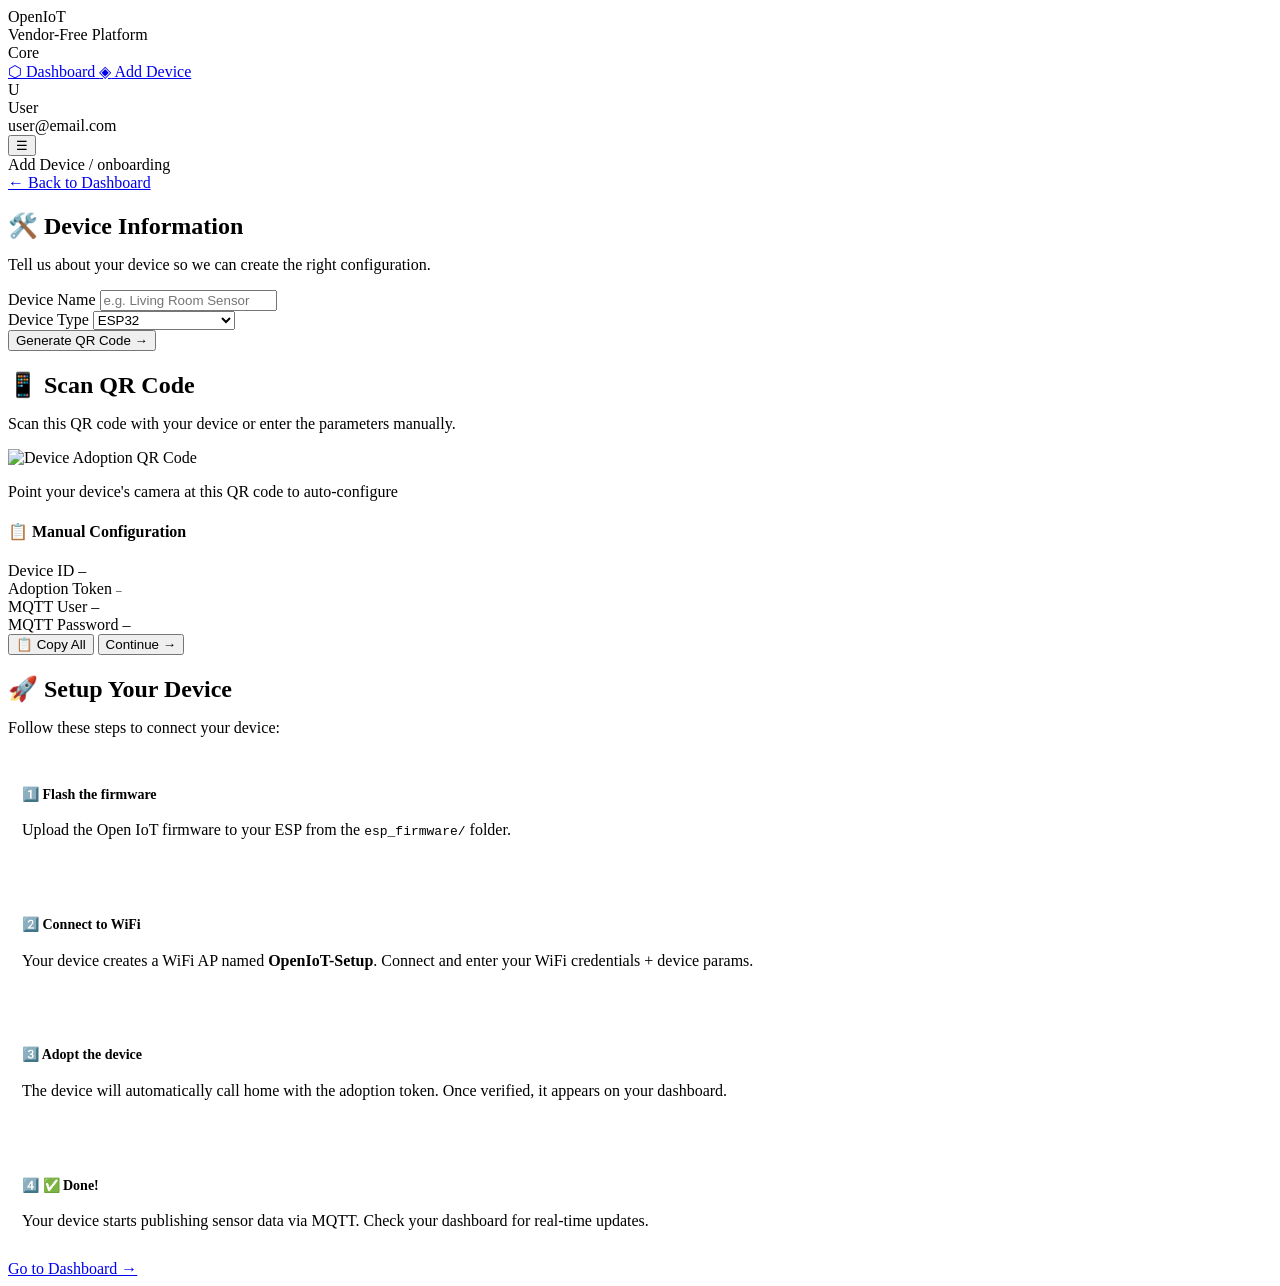
==== frontend/add-device.html @ 061e9322 "Initial commit: Open IoT Platform" ====
<!DOCTYPE html>
<html lang="en">

<head>
    <meta charset="UTF-8">
    <meta name="viewport" content="width=device-width, initial-scale=1.0">
    <meta name="description" content="Open IoT - Add a new device">
    <title>Open IoT – Add Device</title>
    <link rel="stylesheet" href="/css/style.css">
</head>

<body>

    <div class="app-layout">

        <!-- Sidebar -->
        <nav class="sidebar" id="sidebar">
            <div class="sidebar-logo">
                <div class="logo-title">Open<span>IoT</span></div>
                <div class="logo-sub">Vendor-Free Platform</div>
            </div>
            <div class="sidebar-nav">
                <div class="nav-section">Core</div>
                <a href="/dashboard" class="nav-item">
                    <span class="nav-icon">⬡</span> Dashboard
                </a>
                <a href="/add-device" class="nav-item active">
                    <span class="nav-icon">◈</span> Add Device
                </a>
            </div>
            <div class="sidebar-user">
                <div class="user-info">
                    <div class="user-avatar" id="user-avatar">U</div>
                    <div class="user-details">
                        <div class="name" id="user-name">User</div>
                        <div class="email" id="user-email">user@email.com</div>
                    </div>
                </div>
            </div>
        </nav>

        <!-- Main -->
        <main class="main-content">
            <button class="mobile-menu-btn" onclick="toggleSidebar()">☰</button>

            <div class="topbar">
                <div class="topbar-title">
                    Add Device
                    <span>/ onboarding</span>
                </div>
                <a href="/dashboard" class="topbar-btn">← Back to Dashboard</a>
            </div>

            <div class="content">
                <div class="onboarding-container">
                    <!-- Step Indicators -->
                    <div class="step-indicator">
                        <div class="step active" id="step-1"></div>
                        <div class="step" id="step-2"></div>
                        <div class="step" id="step-3"></div>
                    </div>

                    <!-- Step 1: Device Info -->
                    <div class="onboarding-card" id="step1-card">
                        <h2 style="margin-bottom: 6px; color: var(--text-bright);">🛠️ Device Information</h2>
                        <p class="text-muted text-sm mb-4">Tell us about your device so we can create the right
                            configuration.</p>

                        <form id="device-form" class="auth-form" onsubmit="createDevice(event)">
                            <div class="input-group">
                                <label for="device-name">Device Name</label>
                                <input type="text" id="device-name" class="input" placeholder="e.g. Living Room Sensor"
                                    required>
                            </div>
                            <div class="input-group">
                                <label for="device-type">Device Type</label>
                                <select id="device-type" class="input">
                                    <option value="esp32">ESP32</option>
                                    <option value="esp8266">ESP8266</option>
                                    <option value="esp32s3">ESP32-S3</option>
                                    <option value="esp32c3">ESP32-C3</option>
                                    <option value="raspberry_pi">Raspberry Pi</option>
                                    <option value="arduino">Arduino (with WiFi)</option>
                                    <option value="generic">Other MQTT Device</option>
                                </select>
                            </div>
                            <button type="submit" class="btn btn-primary" id="create-btn">
                                <span>Generate QR Code</span>
                                <span>→</span>
                            </button>
                        </form>
                    </div>

                    <!-- Step 2: QR Code + Params -->
                    <div class="onboarding-card hidden" id="step2-card">
                        <h2 style="margin-bottom: 6px; color: var(--text-bright);">📱 Scan QR Code</h2>
                        <p class="text-muted text-sm mb-4">Scan this QR code with your device or enter the parameters
                            manually.</p>

                        <div class="qr-display">
                            <img id="qr-image" src="" alt="Device Adoption QR Code">
                            <p class="text-sm text-muted">Point your device's camera at this QR code to auto-configure
                            </p>
                        </div>

                        <div class="params-box">
                            <h4>📋 Manual Configuration</h4>
                            <div class="param-row">
                                <span class="label">Device ID</span>
                                <span class="value" id="param-device-id">–</span>
                            </div>
                            <div class="param-row">
                                <span class="label">Adoption Token</span>
                                <span class="value" id="param-token"
                                    style="font-size: 0.7rem; word-break: break-all;">–</span>
                            </div>
                            <div class="param-row">
                                <span class="label">MQTT User</span>
                                <span class="value" id="param-mqtt-user">–</span>
                            </div>
                            <div class="param-row">
                                <span class="label">MQTT Password</span>
                                <span class="value" id="param-mqtt-pass">–</span>
                            </div>
                        </div>

                        <div class="flex gap-4 mt-4">
                            <button class="btn btn-secondary w-full" onclick="copyParams()">📋 Copy All</button>
                            <button class="btn btn-primary w-full" onclick="goStep(3)">Continue →</button>
                        </div>
                    </div>

                    <!-- Step 3: Instructions -->
                    <div class="onboarding-card hidden" id="step3-card">
                        <h2 style="margin-bottom: 6px; color: var(--text-bright);">🚀 Setup Your Device</h2>
                        <p class="text-muted text-sm mb-4">Follow these steps to connect your device:</p>

                        <div style="display: flex; flex-direction: column; gap: 14px;">
                            <div class="card" style="padding: 14px;">
                                <h4 style="color: var(--text-bright); font-size: 0.875rem;">1️⃣ Flash the firmware</h4>
                                <p class="text-sm text-muted mt-4">Upload the Open IoT firmware to your ESP from the
                                    <code>esp_firmware/</code> folder.</p>
                            </div>
                            <div class="card" style="padding: 14px;">
                                <h4 style="color: var(--text-bright); font-size: 0.875rem;">2️⃣ Connect to WiFi</h4>
                                <p class="text-sm text-muted mt-4">Your device creates a WiFi AP named <strong
                                        style="color: var(--accent);">OpenIoT-Setup</strong>. Connect and enter your
                                    WiFi credentials + device params.</p>
                            </div>
                            <div class="card" style="padding: 14px;">
                                <h4 style="color: var(--text-bright); font-size: 0.875rem;">3️⃣ Adopt the device</h4>
                                <p class="text-sm text-muted mt-4">The device will automatically call home with the
                                    adoption token. Once verified, it appears on your dashboard.</p>
                            </div>
                            <div class="card" style="padding: 14px;">
                                <h4 style="color: var(--text-bright); font-size: 0.875rem;">4️⃣ ✅ Done!</h4>
                                <p class="text-sm text-muted mt-4">Your device starts publishing sensor data via MQTT.
                                    Check your dashboard for real-time updates.</p>
                            </div>
                        </div>

                        <a href="/dashboard" class="btn btn-primary w-full mt-4">Go to Dashboard →</a>
                    </div>
                </div>
            </div>
        </main>
    </div>

    <div class="toast-container" id="toast-container"></div>

    <script src="/js/api.js"></script>
    <script src="/js/add-device.js"></script>
</body>

</html>
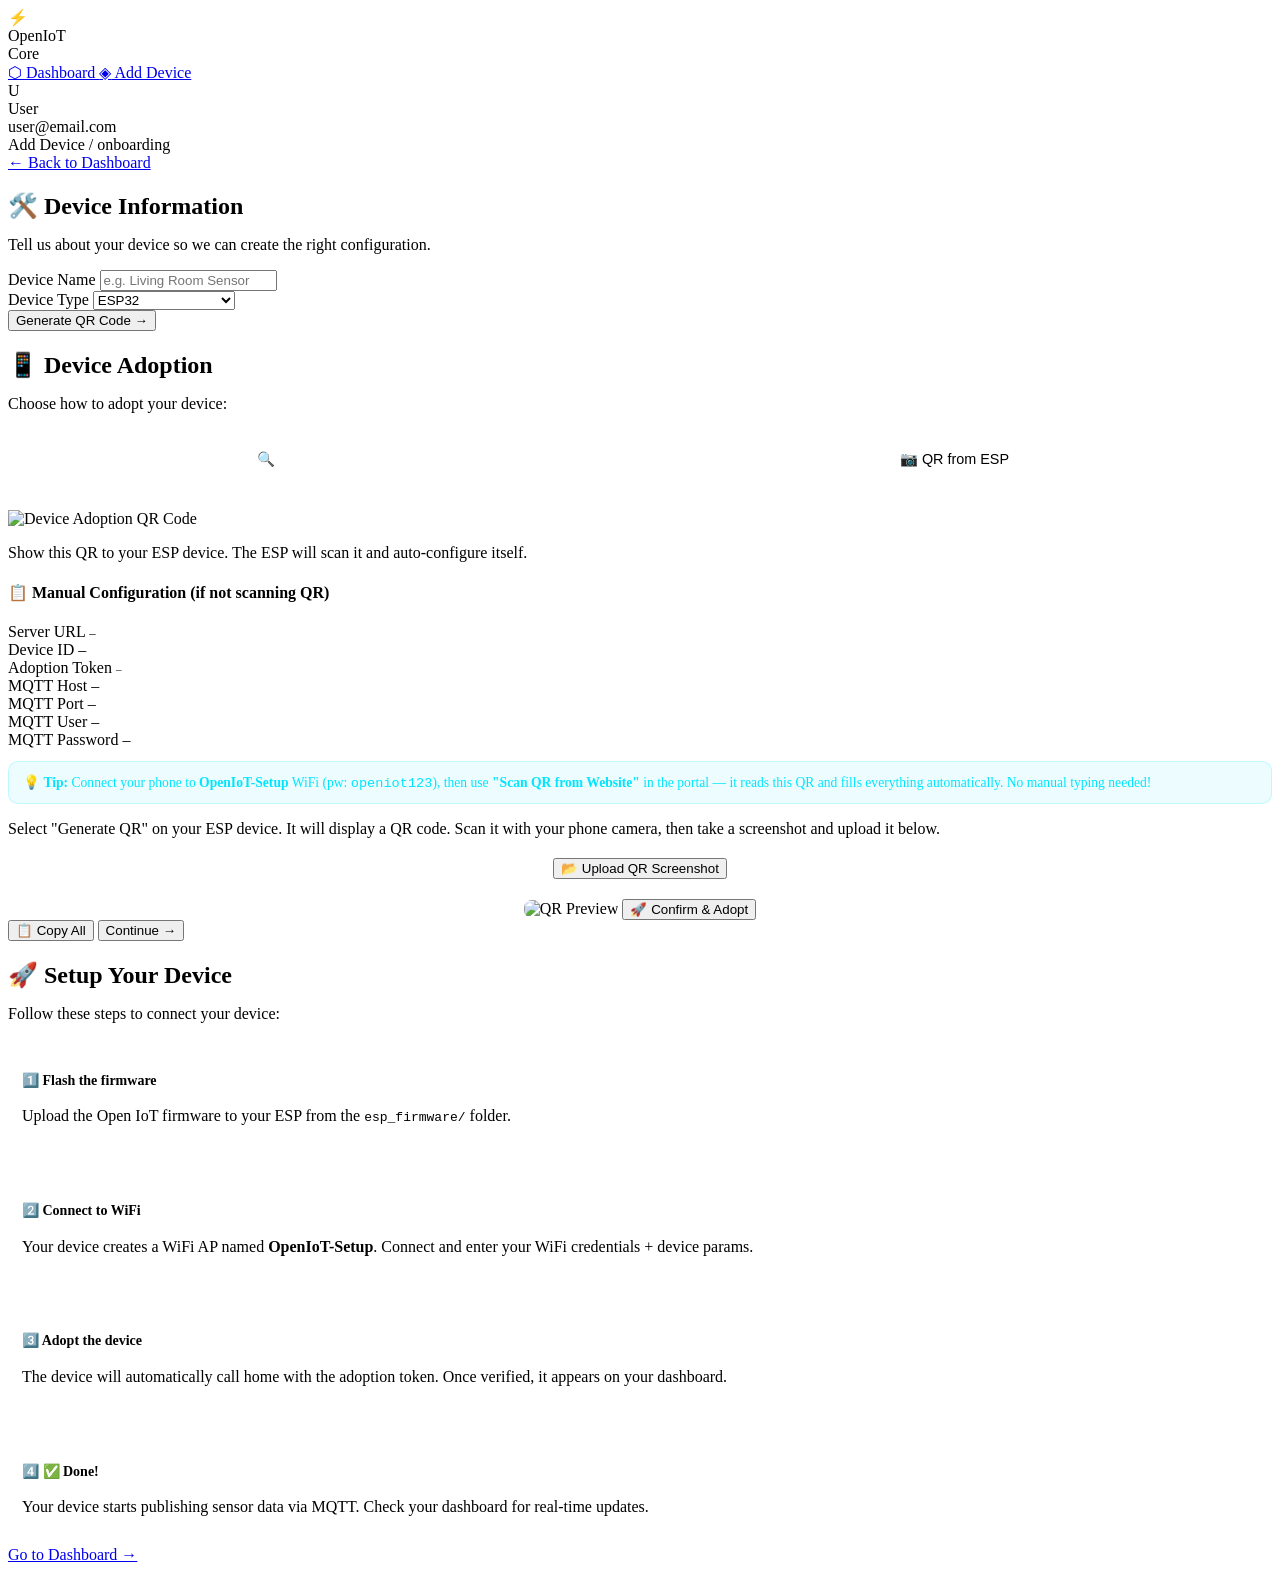
==== commit 53a09163: "Update firmware, device dashboard, and routing logic" ====
--- a/frontend/add-device.html
+++ b/frontend/add-device.html
@@ -7,6 +7,48 @@
     <meta name="description" content="Open IoT - Add a new device">
     <title>Open IoT – Add Device</title>
     <link rel="stylesheet" href="/css/style.css">
+    <style>
+        .mode-selector {
+            display: flex;
+            gap: 10px;
+            margin-bottom: 20px;
+            background: rgba(255, 255, 255, 0.05);
+            padding: 8px;
+            border-radius: 8px;
+        }
+
+        .mode-btn {
+            flex: 1;
+            padding: 12px 20px;
+            border-radius: 8px;
+            border: 2px solid rgba(255, 255, 255, 0.1);
+            background: transparent;
+            color: var(--text-primary);
+            font-size: 0.9rem;
+            cursor: pointer;
+            transition: all 0.2s ease;
+        }
+
+        .mode-btn.active {
+            background: var(--accent);
+            border-color: var(--accent);
+            color: white;
+        }
+
+        .mode-btn:hover {
+            background: rgba(255, 255, 255, 0.1);
+        }
+
+        .upload-area {
+            margin: 20px 0;
+            text-align: center;
+        }
+
+        .qr-preview {
+            margin-top: 15px;
+            text-align: center;
+        }
+    </style>
 </head>
 
 <body>
@@ -16,8 +58,8 @@
         <!-- Sidebar -->
         <nav class="sidebar" id="sidebar">
             <div class="sidebar-logo">
+                <div class="logo-icon">⚡</div>
                 <div class="logo-title">Open<span>IoT</span></div>
-                <div class="logo-sub">Vendor-Free Platform</div>
             </div>
             <div class="sidebar-nav">
                 <div class="nav-section">Core</div>
@@ -41,8 +83,6 @@
 
         <!-- Main -->
         <main class="main-content">
-            <button class="mobile-menu-btn" onclick="toggleSidebar()">☰</button>
-
             <div class="topbar">
                 <div class="topbar-title">
                     Add Device
@@ -62,7 +102,7 @@
 
                     <!-- Step 1: Device Info -->
                     <div class="onboarding-card" id="step1-card">
-                        <h2 style="margin-bottom: 6px; color: var(--text-bright);">🛠️ Device Information</h2>
+                        <h2 style="margin-bottom: 6px; color: var(--text-primary);">🛠️ Device Information</h2>
                         <p class="text-muted text-sm mb-4">Tell us about your device so we can create the right
                             configuration.</p>
 
@@ -93,67 +133,116 @@
 
                     <!-- Step 2: QR Code + Params -->
                     <div class="onboarding-card hidden" id="step2-card">
-                        <h2 style="margin-bottom: 6px; color: var(--text-bright);">📱 Scan QR Code</h2>
-                        <p class="text-muted text-sm mb-4">Scan this QR code with your device or enter the parameters
-                            manually.</p>
-
-                        <div class="qr-display">
-                            <img id="qr-image" src="" alt="Device Adoption QR Code">
-                            <p class="text-sm text-muted">Point your device's camera at this QR code to auto-configure
-                            </p>
-                        </div>
-
-                        <div class="params-box">
-                            <h4>📋 Manual Configuration</h4>
-                            <div class="param-row">
-                                <span class="label">Device ID</span>
-                                <span class="value" id="param-device-id">–</span>
-                            </div>
-                            <div class="param-row">
-                                <span class="label">Adoption Token</span>
-                                <span class="value" id="param-token"
-                                    style="font-size: 0.7rem; word-break: break-all;">–</span>
-                            </div>
-                            <div class="param-row">
-                                <span class="label">MQTT User</span>
-                                <span class="value" id="param-mqtt-user">–</span>
-                            </div>
-                            <div class="param-row">
-                                <span class="label">MQTT Password</span>
-                                <span class="value" id="param-mqtt-pass">–</span>
+                        <h2 style="margin-bottom: 6px; color: var(--text-primary);">📱 Device Adoption</h2>
+                        <p class="text-muted text-sm mb-4">Choose how to adopt your device:</p>
+
+                        <div class="mode-selector">
+                            <button class="mode-btn active" id="mode-generate" onclick="setAdoptionMode('generate')">
+                                🔍 QR from Backend
+                            </button>
+                            <button class="mode-btn" id="mode-scan" onclick="setAdoptionMode('scan')">
+                                📷 QR from ESP
+                            </button>
+                        </div>
+
+                        <!-- Mode 1: Backend-generated QR (for ESP to scan) -->
+                        <div id="mode-generate-card">
+                            <div class="qr-display">
+                                <img id="qr-image" src="" alt="Device Adoption QR Code">
+                                <p class="text-sm text-muted">Show this QR to your ESP device. The ESP will scan it
+                                    and auto-configure itself.</p>
+                            </div>
+
+                            <div class="params-box">
+                                <h4>📋 Manual Configuration (if not scanning QR)</h4>
+                                <div class="param-row">
+                                    <span class="label">Server URL</span>
+                                    <span class="value" id="param-server-url" style="font-size: 0.8rem;">–</span>
+                                </div>
+                                <div class="param-row">
+                                    <span class="label">Device ID</span>
+                                    <span class="value" id="param-device-id">–</span>
+                                </div>
+                                <div class="param-row">
+                                    <span class="label">Adoption Token</span>
+                                    <span class="value" id="param-token"
+                                        style="font-size: 0.7rem; word-break: break-all;">–</span>
+                                </div>
+                                <div class="param-row">
+                                    <span class="label">MQTT Host</span>
+                                    <span class="value" id="param-mqtt-host">–</span>
+                                </div>
+                                <div class="param-row">
+                                    <span class="label">MQTT Port</span>
+                                    <span class="value" id="param-mqtt-port">–</span>
+                                </div>
+                                <div class="param-row">
+                                    <span class="label">MQTT User</span>
+                                    <span class="value" id="param-mqtt-user">–</span>
+                                </div>
+                                <div class="param-row">
+                                    <span class="label">MQTT Password</span>
+                                    <span class="value" id="param-mqtt-pass">–</span>
+                                </div>
+                            </div>
+                            <div class="alert" style="margin-top: 12px; padding: 12px 14px; background: rgba(0,229,255,0.07); border: 1px solid rgba(0,229,255,0.2); border-radius: 10px; font-size: 0.85rem; color: #00e5ff;">
+                                💡 <strong>Tip:</strong> Connect your phone to <strong>OpenIoT-Setup</strong> WiFi (pw: <code>openiot123</code>), then use <strong>"Scan QR from Website"</strong> in the portal — it reads this QR and fills everything automatically. No manual typing needed!
+                            </div>
+                        </div>
+
+                        <!-- Mode 2: Scan QR from ESP (ESP displays QR, user scans with phone) -->
+                        <div id="mode-scan-card" class="hidden">
+                            <div class="qr-display">
+                                <p class="text-sm text-muted">Select "Generate QR" on your ESP device. It will display a
+                                    QR code. Scan it with your phone camera, then take a screenshot and upload it below.
+                                </p>
+                                <div class="upload-area" id="upload-area">
+                                    <input type="file" id="qr-upload" accept="image/*" style="display: none;"
+                                        onchange="handleQrUpload(event)">
+                                    <button class="btn btn-secondary w-full" onclick="document.getElementById('qr-upload').click()">
+                                        📂 Upload QR Screenshot
+                                    </button>
+                                </div>
+                                <div id="qr-preview" class="hidden" style="margin-top: 15px; text-align: center;">
+                                    <img id="qr-preview-img" style="max-width: 200px; border-radius: 8px;"
+                                        alt="QR Preview">
+                                    <button class="btn btn-primary mt-4" onclick="submitScannedQr()">
+                                        🚀 Confirm & Adopt
+                                    </button>
+                                </div>
                             </div>
                         </div>
 
                         <div class="flex gap-4 mt-4">
-                            <button class="btn btn-secondary w-full" onclick="copyParams()">📋 Copy All</button>
-                            <button class="btn btn-primary w-full" onclick="goStep(3)">Continue →</button>
+                            <button class="btn btn-secondary w-full" id="copy-btn" onclick="copyParams()">📋 Copy All</button>
+                            <button class="btn btn-primary w-full" id="continue-btn" onclick="goStep(3)">Continue →</button>
                         </div>
                     </div>
 
                     <!-- Step 3: Instructions -->
                     <div class="onboarding-card hidden" id="step3-card">
-                        <h2 style="margin-bottom: 6px; color: var(--text-bright);">🚀 Setup Your Device</h2>
+                        <h2 style="margin-bottom: 6px; color: var(--text-primary);">🚀 Setup Your Device</h2>
                         <p class="text-muted text-sm mb-4">Follow these steps to connect your device:</p>
 
                         <div style="display: flex; flex-direction: column; gap: 14px;">
                             <div class="card" style="padding: 14px;">
-                                <h4 style="color: var(--text-bright); font-size: 0.875rem;">1️⃣ Flash the firmware</h4>
+                                <h4 style="color: var(--text-primary); font-size: 0.875rem;">1️⃣ Flash the firmware</h4>
                                 <p class="text-sm text-muted mt-4">Upload the Open IoT firmware to your ESP from the
                                     <code>esp_firmware/</code> folder.</p>
                             </div>
                             <div class="card" style="padding: 14px;">
-                                <h4 style="color: var(--text-bright); font-size: 0.875rem;">2️⃣ Connect to WiFi</h4>
+                                <h4 style="color: var(--text-primary); font-size: 0.875rem;">2️⃣ Connect to WiFi</h4>
                                 <p class="text-sm text-muted mt-4">Your device creates a WiFi AP named <strong
-                                        style="color: var(--accent);">OpenIoT-Setup</strong>. Connect and enter your
+                                        style="color: var(--primary-400);">OpenIoT-Setup</strong>. Connect and enter your
                                     WiFi credentials + device params.</p>
                             </div>
                             <div class="card" style="padding: 14px;">
-                                <h4 style="color: var(--text-bright); font-size: 0.875rem;">3️⃣ Adopt the device</h4>
+                                <h4 style="color: var(--text-primary); font-size: 0.875rem;">3️⃣ Adopt the device</h4>
                                 <p class="text-sm text-muted mt-4">The device will automatically call home with the
                                     adoption token. Once verified, it appears on your dashboard.</p>
                             </div>
                             <div class="card" style="padding: 14px;">
-                                <h4 style="color: var(--text-bright); font-size: 0.875rem;">4️⃣ ✅ Done!</h4>
+                                <h4 style="color: var(--text-primary); font-size: 0.875rem;">4️⃣ ✅ Done!</h4>
                                 <p class="text-sm text-muted mt-4">Your device starts publishing sensor data via MQTT.
                                     Check your dashboard for real-time updates.</p>
                             </div>
@@ -172,4 +261,4 @@
     <script src="/js/add-device.js"></script>
 </body>
 
-</html>+</html>
